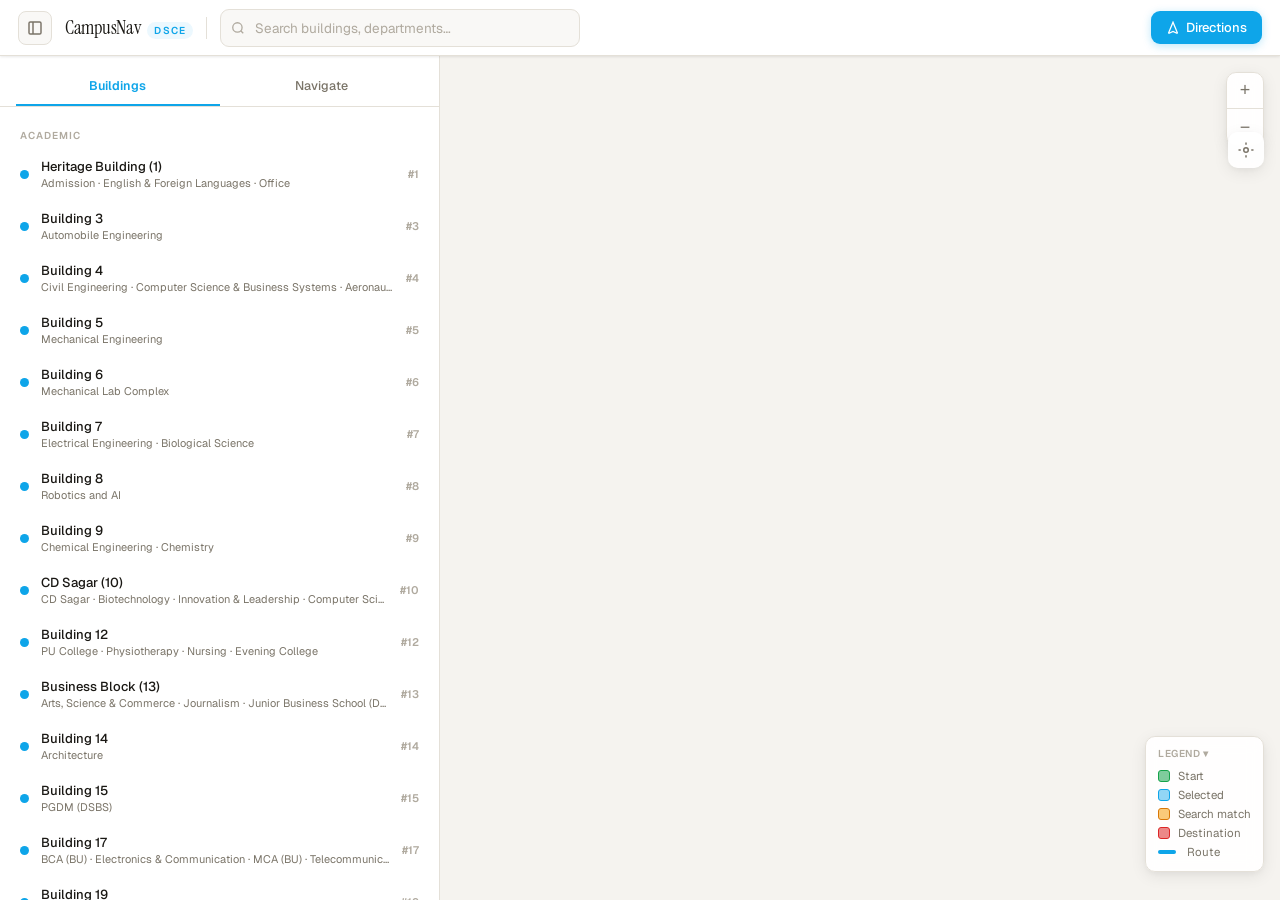
==== index.html @ cb9b2781 "Add files" ====
<!DOCTYPE html>
<html lang="en">
<head>
  <meta charset="utf-8" />
  <title>DSCE Campus Navigator</title>
  <meta name="viewport" content="initial-scale=1,maximum-scale=1,user-scalable=no" />

  <!-- MapLibre -->
  <link href="https://unpkg.com/maplibre-gl@latest/dist/maplibre-gl.css" rel="stylesheet" />

  <!-- Fonts -->
  <link href="https://fonts.googleapis.com/css2?family=Instrument+Serif:ital@0;1&family=Geist:wght@300;400;500;600&display=swap" rel="stylesheet" />

  <!-- App styles -->
  <link rel="stylesheet" href="style.css" />
</head>
<body>

<!-- ── HEADER ──────────────────────────────────────── -->
<header>
  <button class="toggle-btn" onclick="toggleSidebar()" title="Toggle sidebar">
    <svg width="16" height="16" viewBox="0 0 24 24" fill="none" stroke="currentColor" stroke-width="2.2">
      <rect x="3" y="3" width="18" height="18" rx="2"/><path d="M9 3v18"/>
    </svg>
  </button>

  <div class="wordmark">
    <span class="wordmark-main">CampusNav</span>
    <span class="wordmark-tag">DSCE</span>
  </div>

  <div class="hdiv"></div>

  <div class="search-wrap">
    <svg width="14" height="14" viewBox="0 0 24 24" fill="none" stroke="currentColor" stroke-width="2.2">
      <circle cx="11" cy="11" r="8"/><path d="m21 21-4.35-4.35"/>
    </svg>
    <input class="search-input" type="text" placeholder="Search buildings, departments…"
           id="searchInput" oninput="filterList(this.value); if(!this.value) clearSearchHighlights()" />
  </div>

  <button class="btn-dir" onclick="switchTab('navigate')">
    <svg width="14" height="14" viewBox="0 0 24 24" fill="none" stroke="currentColor" stroke-width="2.2">
      <path d="M12 2L4.5 20.29l.71.71L12 18l6.79 3 .71-.71z"/>
    </svg>
    Directions
  </button>
</header>

<!-- ── MAIN LAYOUT ─────────────────────────────────── -->
<div class="layout">

  <!-- SIDEBAR / BOTTOM SHEET (dual-mode) -->
  <div class="sidebar" id="sidebar">
    <!-- Desktop: drag right edge to resize. Mobile: drag handle at top -->
    <div class="resize-handle" id="resizeHandle">
      <div class="mobile-drag-bar"></div>
    </div>

    <!-- Mobile search bar (inside sheet, hidden on desktop) -->
    <div class="mobile-search-row">
      <div class="search-wrap" style="max-width:none;flex:1">
        <svg width="14" height="14" viewBox="0 0 24 24" fill="none" stroke="currentColor" stroke-width="2.2">
          <circle cx="11" cy="11" r="8"/><path d="m21 21-4.35-4.35"/>
        </svg>
        <input class="search-input" type="text" placeholder="Search buildings, departments…"
               id="searchInputMobile" oninput="filterList(this.value); if(!this.value) clearSearchHighlights()" />
      </div>
    </div>

    <div class="tabs">
      <div class="tab active" id="tab-buildings" onclick="switchTab('buildings')">Buildings</div>
      <div class="tab"        id="tab-navigate"  onclick="switchTab('navigate')">Navigate</div>
    </div>

    <!-- Buildings pane -->
    <div class="pane active" id="pane-buildings">
      <div class="building-list" id="buildingList"></div>

      <!-- Info card (shown on selection) -->
      <div class="info-card" id="infoCard">
        <div class="card-img-wrap">
          <img id="cardImg" src="" alt="" />
          <div class="img-ph" id="imgPh">
            <svg width="30" height="30" viewBox="0 0 24 24" fill="none" stroke="currentColor" stroke-width="1.4">
              <rect x="3" y="3" width="18" height="18" rx="2"/>
              <circle cx="8.5" cy="8.5" r="1.5"/>
              <path d="m21 15-5-5L5 21"/>
            </svg>
            <span>Building photo coming soon</span>
          </div>
          <button class="card-x" onclick="closeCard()" title="Close">✕</button>
        </div>
        <div class="card-body">
          <div class="card-num"      id="cNum"></div>
          <div class="card-name"     id="cName"></div>
          <div class="card-type-tag" id="cType"></div>
          <div class="dept-list"     id="cDepts"></div>
          <div class="card-btns">
            <button class="btn-sm btn-from" onclick="setFrom()">↑ From here</button>
            <button class="btn-sm btn-to"   onclick="setTo()">↓ To here</button>
          </div>
        </div>
      </div>
    </div>

    <!-- Navigate pane -->
    <div class="pane" id="pane-navigate">
      <div class="nav-inner">
        <div>
          <div class="flabel">
            <div class="fdot" style="background:var(--green)"></div>Starting point
          </div>
          <select class="nav-sel" id="fromSel"><option value="">Choose building…</option></select>
        </div>

        <div class="swap-row">
          <button class="swap-btn" onclick="swapRoute()" title="Swap">
            <svg width="14" height="14" viewBox="0 0 24 24" fill="none" stroke="currentColor" stroke-width="2.2">
              <path d="M7 16V4m0 0L3 8m4-4 4 4"/><path d="M17 8v12m0 0 4-4m-4 4-4-4"/>
            </svg>
          </button>
        </div>

        <div>
          <div class="flabel">
            <div class="fdot" style="background:var(--red)"></div>Destination
          </div>
          <select class="nav-sel" id="toSel"><option value="">Choose building…</option></select>
        </div>

        <div class="btn-row">
          <button class="btn-find"  onclick="findRoute()">Find Route →</button>
          <button class="btn-reset" onclick="resetRoute()">↺ Reset</button>
        </div>

        <div class="route-card" id="routeCard">
          <div class="route-stats">
            <div class="rstat"><div class="rval" id="rDist">—</div><div class="rlabel">metres</div></div>
            <div class="rstat"><div class="rval" id="rTime">—</div><div class="rlabel">min walk</div></div>
            <div class="rstat"><div class="rval" id="rStops">—</div><div class="rlabel">stops</div></div>
          </div>
          <div class="route-steps" id="rSteps"></div>
        </div>
      </div>
    </div>

  </div><!-- /sidebar -->

  <!-- MAP -->
  <div id="map">
    <div class="map-badge zoom-ctrls">
      <button class="zbtn" onclick="map.zoomIn()">+</button>
      <button class="zbtn" onclick="map.zoomOut()">−</button>
    </div>
    <button class="map-badge gps-btn" id="gpsBtn" onclick="toggleGPS()" title="My location">
      <svg width="18" height="18" viewBox="0 0 24 24" fill="none" stroke="currentColor" stroke-width="2">
        <circle cx="12" cy="12" r="3"/>
        <path d="M12 2v3M12 19v3M2 12h3M19 12h3"/>
      </svg>
    </button>
    <div class="map-badge map-legend" id="mapLegend">
      <div class="leg-label" onclick="toggleLegend()">Legend <span id="legArrow">▾</span></div>
      <div id="legBody">
        <div class="leg-item"><div class="leg-swatch" style="background:rgba(22,163,74,.55);border:1.5px solid #16a34a"></div>Start</div>
        <div class="leg-item"><div class="leg-swatch" style="background:rgba(14,165,233,.45);border:1.5px solid #0ea5e9"></div>Selected</div>
        <div class="leg-item"><div class="leg-swatch" style="background:rgba(245,158,11,.55);border:1.5px solid #d97706"></div>Search match</div>
        <div class="leg-item"><div class="leg-swatch" style="background:rgba(220,38,38,.55);border:1.5px solid #dc2626"></div>Destination</div>
        <div class="leg-item">
          <div style="width:18px;height:4px;background:#0ea5e9;border-radius:2px"></div>
          &nbsp;Route
        </div>
      </div>
    </div>
    <!-- Mobile FAB — visible when sheet is hidden -->
    <div id="mobileFab" style="display:none">
      <button class="fab-btn accent" onclick="switchTab('buildings')">
        <svg width="15" height="15" viewBox="0 0 24 24" fill="none" stroke="currentColor" stroke-width="2.2"><rect x="3" y="3" width="18" height="18" rx="2"/><path d="M3 9h18M9 21V9"/></svg>
        Buildings
      </button>
      <div style="width:1px;height:20px;background:var(--border)"></div>
      <button class="fab-btn" onclick="switchTab('navigate')">
        <svg width="15" height="15" viewBox="0 0 24 24" fill="none" stroke="currentColor" stroke-width="2.2">
          <path d="M12 2L4.5 20.29l.71.71L12 18l6.79 3 .71-.71z"/>
        </svg>
        Navigate
      </button>
    </div>
  </div>

</div><!-- /layout -->

<!-- Toast notification -->
<div class="toast" id="toast"></div>

<!-- ── SCRIPTS (order matters) ──────────────────────── -->
<script src="https://unpkg.com/maplibre-gl@latest/dist/maplibre-gl.js"></script>
<script src="buildings.js"></script>  <!-- data: BUILDINGS, GRAPH -->
<script src="router.js"></script>     <!-- path network router -->
<script src="map.js"></script>        <!-- map init, feature states, dijkstra -->
<script src="ui.js"></script>         <!-- sidebar, info card, nav pane, toast -->

</body>
</html>
---- style.css ----
/* style.css — DSCE Campus Navigator */

:root {
  --bg:        #f5f3ef;
  --surface:   #ffffff;
  --surface2:  #f9f8f6;
  --border:    #e4e0d8;
  --border2:   #d4cfc6;
  --text:      #1a1814;
  --text-muted:#7a7468;
  --text-faint:#b0aa9f;
  --accent:    #0ea5e9;
  --accent-dk: #0284c7;
  --accent-bg: rgba(14,165,233,0.08);
  --green:     #16a34a;
  --green-bg:  rgba(22,163,74,0.10);
  --red:       #dc2626;
  --red-bg:    rgba(220,38,38,0.10);
  --shadow-sm: 0 1px 3px rgba(0,0,0,0.06), 0 1px 2px rgba(0,0,0,0.04);
  --shadow-md: 0 4px 16px rgba(0,0,0,0.08), 0 2px 6px rgba(0,0,0,0.04);
  --shadow-lg: 0 8px 32px rgba(0,0,0,0.10), 0 2px 8px rgba(0,0,0,0.06);
  --sidebar-w: 440px;
  --header-h:  56px;
}

* { margin: 0; padding: 0; box-sizing: border-box; }

body {
  font-family: 'Geist', sans-serif;
  background: var(--bg);
  color: var(--text);
  height: 100vh;
  overflow: hidden;
  display: flex;
  flex-direction: column;
}

/* ── HEADER ─────────────────────────────────────────── */
header {
  height: var(--header-h);
  background: var(--surface);
  border-bottom: 1px solid var(--border);
  display: flex;
  align-items: center;
  padding: 0 18px;
  gap: 13px;
  flex-shrink: 0;
  z-index: 200;
  box-shadow: var(--shadow-sm);
}

.toggle-btn {
  width: 34px; height: 34px;
  border-radius: 8px;
  background: var(--surface2);
  border: 1px solid var(--border);
  display: flex; align-items: center; justify-content: center;
  cursor: pointer;
  color: var(--text-muted);
  flex-shrink: 0;
  transition: background .15s, color .15s;
}
.toggle-btn:hover { background: var(--accent-bg); color: var(--accent); }

.wordmark { display: flex; align-items: baseline; gap: 7px; white-space: nowrap; }
.wordmark-main { font-family: 'Instrument Serif', serif; font-size: 19px; letter-spacing: -.3px; }
.wordmark-tag {
  font-size: 10px; font-weight: 600; letter-spacing: 1.2px; text-transform: uppercase;
  color: var(--accent); padding: 2px 7px; background: var(--accent-bg); border-radius: 20px;
}

.hdiv { width: 1px; height: 22px; background: var(--border); }

.search-wrap { flex: 1; max-width: 360px; position: relative; }
.search-wrap svg {
  position: absolute; left: 11px; top: 50%;
  transform: translateY(-50%); color: var(--text-faint); pointer-events: none;
}
.search-input {
  width: 100%; padding: 9px 13px 9px 34px;
  background: var(--surface2); border: 1px solid var(--border);
  border-radius: 9px; font-family: 'Geist', sans-serif;
  font-size: 13.5px; color: var(--text); outline: none;
  transition: border-color .15s, box-shadow .15s;
}
.search-input::placeholder { color: var(--text-faint); }
.search-input:focus { border-color: var(--accent); box-shadow: 0 0 0 3px var(--accent-bg); }

.btn-dir {
  margin-left: auto;
  display: flex; align-items: center; gap: 6px;
  padding: 8px 15px; background: var(--accent); color: #fff;
  border: none; border-radius: 9px; font-family: 'Geist', sans-serif;
  font-size: 13px; font-weight: 500; cursor: pointer; white-space: nowrap;
  box-shadow: 0 2px 8px rgba(14,165,233,.28);
  transition: background .15s, transform .1s, box-shadow .15s;
}
.btn-dir:hover { background: var(--accent-dk); transform: translateY(-1px); box-shadow: 0 4px 12px rgba(14,165,233,.35); }

/* ── LAYOUT ─────────────────────────────────────────── */
.layout { display: flex; flex: 1; overflow: hidden; position: relative; }

/* ── SIDEBAR ────────────────────────────────────────── */
.sidebar {
  width: var(--sidebar-w);
  min-width: 220px;
  max-width: 520px;
  background: var(--surface);
  border-right: 1px solid var(--border);
  display: flex; flex-direction: column;
  overflow: hidden; flex-shrink: 0; z-index: 100;
  position: relative;
  /* Only animate opacity/transform for collapse, NOT width (interferes with drag resize) */
  transition: opacity .2s, transform .25s cubic-bezier(.4,0,.2,1);
}
.sidebar.collapsed { width: 0 !important; min-width: 0 !important; opacity: 0; pointer-events: none; transform: translateX(-12px); }
.sidebar.collapsed .resize-handle { display: none; }

/* ── DESKTOP RESIZE HANDLE ──────────────────────────── */
.resize-handle {
  position: absolute;
  top: 0; right: -4px;
  width: 8px; height: 100%;
  cursor: ew-resize;
  z-index: 200;
  display: flex; align-items: center; justify-content: center;
}
.resize-handle::after {
  content: '';
  width: 3px; height: 40px;
  background: var(--border2);
  border-radius: 2px;
  opacity: 0;
  transition: opacity .15s;
}
.resize-handle:hover::after,
.sidebar.resizing .resize-handle::after { opacity: 1; }

/* On mobile the handle doubles as a top drag bar */
.mobile-drag-bar { display: none; }

/* ── TABS ───────────────────────────────────────────── */
.tabs { display: flex; padding: 12px 16px 0; border-bottom: 1px solid var(--border); flex-shrink: 0; }
.tab {
  flex: 1; padding: 9px 0 10px; text-align: center;
  font-size: 12.5px; font-weight: 500; color: var(--text-muted);
  cursor: pointer; border-bottom: 2px solid transparent;
  transition: color .15s, border-color .15s;
}
.tab:hover { color: var(--text); }
.tab.active { color: var(--accent); border-bottom-color: var(--accent); font-weight: 600; }

.pane { display: none; flex-direction: column; flex: 1; overflow: hidden; }
.pane.active { display: flex; }

/* ── BUILDING LIST ──────────────────────────────────── */
.building-list { flex: 1; overflow-y: auto; padding: 8px 0; }
.cat-label { padding: 14px 20px 6px; font-size: 10px; font-weight: 600; letter-spacing: 1px; text-transform: uppercase; color: var(--text-faint); }
.brow { display: flex; align-items: center; gap: 12px; padding: 10px 20px; cursor: pointer; transition: background .12s; }
.brow:hover { background: var(--surface2); }
.brow.active { background: var(--accent-bg); }
.bpip { width: 9px; height: 9px; border-radius: 50%; flex-shrink: 0; }
.btxt { flex: 1; min-width: 0; }
.bname { font-size: 13px; font-weight: 500; white-space: nowrap; overflow: hidden; text-overflow: ellipsis; }
.brow.active .bname { color: var(--accent-dk); }
.bsub { font-size: 11px; color: var(--text-muted); white-space: nowrap; overflow: hidden; text-overflow: ellipsis; margin-top: 1px; }
.bid-tag { font-size: 11px; font-weight: 600; color: var(--text-faint); flex-shrink: 0; }

/* ── INFO CARD ──────────────────────────────────────── */
.info-card {
  border-top: 1px solid var(--border); background: var(--surface);
  display: none; flex-direction: column;
  max-height: 56%; overflow-y: auto;
  animation: slideUp .2s ease; flex-shrink: 0;
}
.info-card.visible { display: flex; }

@keyframes slideUp {
  from { opacity: 0; transform: translateY(6px); }
  to   { opacity: 1; transform: translateY(0); }
}

.card-img-wrap {
  width: 100%;
  aspect-ratio: 16 / 9;
  background: linear-gradient(135deg, #eef1f7, #e4e8f0);
  display: flex; align-items: center; justify-content: center;
  position: relative; flex-shrink: 0; overflow: hidden;
}
.card-img-wrap img { width: 100%; height: 100%; object-fit: cover; display: none; }
.card-img-wrap img.loaded { display: block; }

.img-ph { display: flex; flex-direction: column; align-items: center; gap: 5px; }
.img-ph svg { opacity: .35; color: var(--text-muted); }
.img-ph span { font-size: 10.5px; color: var(--text-faint); letter-spacing: .3px; }

.card-x {
  position: absolute; top: 8px; right: 9px;
  width: 24px; height: 24px; border-radius: 50%;
  background: rgba(255,255,255,.85); border: none;
  display: flex; align-items: center; justify-content: center;
  cursor: pointer; font-size: 13px; color: var(--text-muted);
  box-shadow: var(--shadow-sm); transition: all .15s;
}
.card-x:hover { background: #fff; color: var(--red); }

.card-body { padding: 14px 18px 16px; }
.card-num { font-size: 10px; font-weight: 700; letter-spacing: 1px; text-transform: uppercase; color: var(--accent); margin-bottom: 2px; }
.card-name { font-family: 'Instrument Serif', serif; font-size: 20px; line-height: 1.2; margin-bottom: 2px; }
.card-type-tag { display: inline-flex; align-items: center; gap: 5px; font-size: 11px; color: var(--text-muted); margin-bottom: 10px; }

.dept-list { display: flex; flex-direction: column; gap: 3px; margin-bottom: 13px; }
.dept-item {
  display: flex; align-items: center; gap: 8px;
  font-size: 12px; color: var(--text-muted);
  padding: 5px 10px; background: var(--surface2); border-radius: 7px;
}
.dept-item::before { content: ''; width: 5px; height: 5px; border-radius: 50%; background: var(--accent); flex-shrink: 0; }

.card-btns { display: flex; gap: 8px; }
.btn-sm { flex: 1; padding: 8px 0; border-radius: 8px; font-family: 'Geist', sans-serif; font-size: 12.5px; font-weight: 500; cursor: pointer; border: none; transition: all .15s; }
.btn-from { background: var(--green-bg); color: var(--green); border: 1px solid rgba(22,163,74,.2); }
.btn-from:hover { background: rgba(22,163,74,.18); }
.btn-to { background: var(--red-bg); color: var(--red); border: 1px solid rgba(220,38,38,.2); }
.btn-to:hover { background: rgba(220,38,38,.18); }

/* ── NAVIGATE PANE ──────────────────────────────────── */
.nav-inner { padding: 18px; display: flex; flex-direction: column; gap: 13px; flex: 1; overflow-y: auto; }

.flabel { font-size: 10.5px; font-weight: 600; letter-spacing: .8px; text-transform: uppercase; color: var(--text-muted); margin-bottom: 6px; display: flex; align-items: center; gap: 6px; }
.fdot { width: 8px; height: 8px; border-radius: 50%; flex-shrink: 0; }

.nav-sel {
  width: 100%; padding: 10px 32px 10px 12px;
  background: var(--surface2); border: 1px solid var(--border);
  border-radius: 9px; font-family: 'Geist', sans-serif;
  font-size: 13px; color: var(--text); outline: none; cursor: pointer;
  appearance: none;
  background-image: url("data:image/svg+xml,%3Csvg xmlns='http://www.w3.org/2000/svg' width='12' height='12' viewBox='0 0 24 24' fill='none' stroke='%23b0aa9f' stroke-width='2.5'%3E%3Cpath d='M6 9l6 6 6-6'/%3E%3C/svg%3E");
  background-repeat: no-repeat; background-position: right 11px center;
  transition: border-color .15s, box-shadow .15s;
}
.nav-sel:focus { border-color: var(--accent); box-shadow: 0 0 0 3px var(--accent-bg); }

.swap-row { display: flex; align-items: center; justify-content: center; }
.swap-btn {
  width: 34px; height: 34px; border-radius: 50%;
  background: var(--surface2); border: 1px solid var(--border2);
  display: flex; align-items: center; justify-content: center;
  cursor: pointer; color: var(--text-muted); transition: all .2s;
}
.swap-btn:hover { background: var(--accent-bg); border-color: var(--accent); color: var(--accent); transform: rotate(180deg); }

.btn-row { display: flex; gap: 8px; }
.btn-find {
  flex: 1; padding: 11px 0; background: var(--accent); color: #fff;
  border: none; border-radius: 9px; font-family: 'Geist', sans-serif;
  font-size: 13.5px; font-weight: 600; cursor: pointer;
  box-shadow: 0 2px 10px rgba(14,165,233,.25); transition: all .15s;
}
.btn-find:hover { background: var(--accent-dk); transform: translateY(-1px); box-shadow: 0 4px 14px rgba(14,165,233,.32); }
.btn-reset {
  padding: 11px 14px; background: var(--surface2); color: var(--text-muted);
  border: 1px solid var(--border2); border-radius: 9px;
  font-family: 'Geist', sans-serif; font-size: 13px; cursor: pointer;
  transition: all .15s; white-space: nowrap;
}
.btn-reset:hover { background: var(--red-bg); border-color: rgba(220,38,38,.25); color: var(--red); }

/* ── ROUTE CARD ─────────────────────────────────────── */
.route-card { background: var(--surface2); border: 1px solid var(--border); border-radius: 10px; overflow: hidden; display: none; animation: slideUp .22s ease; }
.route-card.visible { display: block; }
.route-stats { display: flex; border-bottom: 1px solid var(--border); }
.rstat { flex: 1; padding: 12px 10px; text-align: center; }
.rstat + .rstat { border-left: 1px solid var(--border); }
.rval { font-family: 'Instrument Serif', serif; font-size: 21px; color: var(--accent); line-height: 1; }
.rlabel { font-size: 9.5px; font-weight: 600; letter-spacing: .8px; text-transform: uppercase; color: var(--text-faint); margin-top: 3px; }
.route-steps { padding: 6px 0; }
.step { display: flex; align-items: flex-start; gap: 11px; padding: 9px 14px; }
.step + .step { border-top: 1px solid var(--border); }
.sbubble { width: 22px; height: 22px; border-radius: 50%; font-size: 10px; font-weight: 700; display: flex; align-items: center; justify-content: center; flex-shrink: 0; margin-top: 1px; }
.sbody { flex: 1; }
.sname { font-size: 12.5px; font-weight: 500; }
.stype { font-size: 11px; color: var(--text-muted); margin-top: 1px; }

/* ── MAP ────────────────────────────────────────────── */
#map { flex: 1; position: relative; }
.maplibregl-ctrl-attrib { font-size: 10px !important; }

.map-badge {
  position: absolute; z-index: 10;
  background: rgba(255,255,255,.92);
  border: 1px solid var(--border); border-radius: 10px;
  backdrop-filter: blur(8px); box-shadow: var(--shadow-md);
}
.map-legend { bottom: 28px; right: 16px; padding: 10px 12px; }
.leg-label { font-size: 10px; font-weight: 600; letter-spacing: .06em; text-transform: uppercase; color: var(--text-faint); margin-bottom: 6px; cursor: pointer; user-select: none; }
.leg-label:hover { color: var(--text-muted); }
.leg-item { display: flex; align-items: center; gap: 8px; font-size: 11.5px; color: var(--text-muted); padding: 2px 0; }
.leg-swatch { width: 12px; height: 12px; border-radius: 3px; flex-shrink: 0; }

.zoom-ctrls { top: 16px; right: 16px; display: flex; flex-direction: column; overflow: hidden; }
.zbtn { width: 36px; height: 36px; background: none; border: none; border-bottom: 1px solid var(--border); font-size: 18px; color: var(--text-muted); cursor: pointer; display: flex; align-items: center; justify-content: center; transition: background .12s, color .12s; }
.zbtn:last-child { border-bottom: none; }
.zbtn:hover { background: var(--surface2); color: var(--accent); }

/* ── Live location button ─────────────────────────────── */
.gps-btn {
  top: 76px; right: 16px; width: 36px; height: 36px; padding: 0;
  display: flex; align-items: center; justify-content: center;
  border: none; cursor: pointer; color: var(--text-muted);
  transition: background .12s, color .12s;
}
.gps-btn:hover { background: var(--surface2); color: var(--accent); }
.gps-btn.gps-active { color: #4285F4; }
.gps-btn.gps-loading { color: #4285F4; animation: gps-pulse-icon 1s ease-in-out infinite; }
@keyframes gps-pulse-icon { 0%,100% { opacity: 1; } 50% { opacity: .35; } }

/* ── Live location marker (blue dot, Gmaps-style) ─────── */
.gps-dot-wrap { width: 22px; height: 22px; position: relative; }
.gps-dot {
  position: absolute; top: 50%; left: 50%; width: 16px; height: 16px;
  margin: -8px 0 0 -8px; border-radius: 50%; background: #4285F4;
  border: 2.5px solid #fff; box-shadow: 0 0 0 1px rgba(66,133,244,.35), 0 1px 4px rgba(0,0,0,.35);
  animation: gps-dot-ring 2.2s ease-out infinite;
}
@keyframes gps-dot-ring {
  0%   { box-shadow: 0 0 0 1px rgba(66,133,244,.35), 0 0 0 0 rgba(66,133,244,.35); }
  70%  { box-shadow: 0 0 0 1px rgba(66,133,244,.35), 0 0 0 14px rgba(66,133,244,0); }
  100% { box-shadow: 0 0 0 1px rgba(66,133,244,.35), 0 0 0 0 rgba(66,133,244,0); }
}
.gps-heading {
  position: absolute; top: 50%; left: 50%; width: 0; height: 0;
  margin: -26px 0 0 -8px;
  border-left: 8px solid transparent; border-right: 8px solid transparent;
  border-bottom: 14px solid rgba(66,133,244,.55);
  transform-origin: 8px 26px; transition: transform .25s linear;
}

@media (max-width: 768px) {
  .gps-btn { top: auto; bottom: 150px; right: 12px; }
}
  70%  { box-shadow: 0 0 0 10px rgba(37,99,235,0); }
  100% { box-shadow: 0 0 0 0 rgba(37,99,235,0); }
}

/* ── TOAST ──────────────────────────────────────────── */
.toast {
  position: fixed; bottom: 28px; left: 50%;
  transform: translateX(-50%) translateY(20px);
  background: var(--text); color: #fff;
  padding: 9px 20px; border-radius: 100px;
  font-size: 13px; font-weight: 500;
  box-shadow: var(--shadow-lg); opacity: 0;
  transition: opacity .2s, transform .2s;
  pointer-events: none; z-index: 999; white-space: nowrap;
}
.toast.show { opacity: 1; transform: translateX(-50%) translateY(0); }

/* ── SCROLLBAR ──────────────────────────────────────── */
::-webkit-scrollbar { width: 4px; }
::-webkit-scrollbar-track { background: transparent; }
::-webkit-scrollbar-thumb { background: var(--border2); border-radius: 4px; }

/* ═══════════════════════════════════════════════════════
   DESKTOP RESIZE HANDLE
═══════════════════════════════════════════════════════ */
.resize-handle {
  position: absolute;
  top: 0; right: -4px;
  width: 8px; height: 100%;
  cursor: ew-resize;
  z-index: 200;
  display: flex; align-items: center; justify-content: center;
}
.resize-handle::after {
  content: '';
  width: 3px; height: 40px;
  background: var(--border2);
  border-radius: 2px;
  opacity: 0;
  transition: opacity .15s;
}
.resize-handle:hover::after { opacity: 1; }
.mobile-drag-bar { display: none; }
.mobile-search-row { display: none; }

/* ═══════════════════════════════════════════════════════
   MOBILE  (< 768px)  —  draggable bottom sheet + FAB
═══════════════════════════════════════════════════════ */
@media (max-width: 767px) {

  /* Prevent tap delay on interactive elements, but allow scroll on content */
  * { touch-action: pan-y; }
  button, a, .tab, .fab-btn, .zbtn { touch-action: manipulation; }
  .brow { touch-action: pan-y; }  /* allow scroll starting on a row */

  header { padding: 0 14px; gap: 10px; }
  /* Hide desktop search/directions but KEEP wordmark and toggle */
  header .hdiv,
  header .search-wrap,
  header .btn-dir { display: none; }

  /* Mobile search row inside sheet */
  .mobile-search-row {
    display: flex;
    padding: 10px 14px 4px;
    flex-shrink: 0;
  }

  .layout { position: relative; }
  #map {
    position: absolute; inset: 0;
    /* Let map handle its own panning */
    touch-action: pan-x pan-y pinch-zoom;
  }
  .zoom-ctrls { top: auto; bottom: 100px; right: 12px; }
  .map-legend { top: 16px; right: 12px; bottom: auto; padding: 9px 11px; display: none; }
  .leg-title  { font-size: 9px; margin-bottom: 6px; }
  .leg-item   { font-size: 10.5px; }

  /* Sheet — promoted to its own compositor layer for smooth animation */
  .sidebar {
    width: 100% !important;
    min-width: unset !important;
    max-width: unset !important;
    border-right: none;
    opacity: 1 !important;
    position: absolute;
    bottom: 0; left: 0; right: 0;
    height: 105vh;          /* extra 20vh below fold so spring overshoot never shows map */
    border-radius: 18px 18px 0 0;
    box-shadow: 0 -4px 24px rgba(0,0,0,0.13);
    border-top: 1px solid var(--border);
    z-index: 50;
    overflow: hidden;
    display: flex; flex-direction: column;
    /* GPU-promote + smooth spring-like easing */
    will-change: transform;
    transition: transform .32s cubic-bezier(.32,0,.67,0);
    /* Sheet itself should only scroll vertically, not pan the map */
    touch-action: pan-y;
  }

  /* Snappy feel going to resting states */
  .sidebar.sheet-snapping {
    transition: transform .38s cubic-bezier(.34,1.56,.64,1);  /* spring overshoot */
  }

  .sidebar.sheet-hidden {
    transform: translateY(100%) !important;
    pointer-events: none !important;
    box-shadow: none !important;
  }
  .sidebar.sheet-open { transform: translateY(0); }

  /* Resize handle becomes top drag bar — BIGGER tap target */
  .resize-handle {
    position: relative !important;
    top: auto !important; right: auto !important;
    width: 100% !important;
    height: 44px !important;      /* was 28px — now thumb-friendly */
    cursor: ns-resize !important;
    flex-shrink: 0;
    align-items: center; justify-content: center;
    background: var(--surface);
    border-radius: 18px 18px 0 0;
    display: flex !important;
    /* Handle drags sheet, not page */
    touch-action: none;
  }
  .resize-handle::after { display: none !important; }

  .mobile-drag-bar {
    display: block;
    width: 40px; height: 4px;
    background: var(--border2);
    border-radius: 2px;
  }

  /* Content areas — each must have min-height:0 so flex children can scroll */
  .pane.active { overflow-y: auto; flex: 1; min-height: 0; touch-action: pan-y; }
  .pane        { flex: 1; min-height: 0; overflow: hidden; }
  .nav-inner   { overflow-y: auto; flex: 1; min-height: 0; touch-action: pan-y; }
  .building-list { flex: 1; min-height: 0; overflow-y: auto; touch-action: pan-y; }

  /* Info card on mobile: scrollable within the half-sheet */
  .info-card {
    max-height: none;
    border-top: none;
    flex: 1;
    overflow-y: auto;
    -webkit-overflow-scrolling: touch;
    touch-action: pan-y;
  }

  /* Cap image so departments are visible without scrolling */
  .card-img-wrap {
    aspect-ratio: unset;
    height: 140px;
  }

  /* Extra bottom breathing room so content clears home indicator */
  .card-body { padding-bottom: max(24px, env(safe-area-inset-bottom, 24px)); }

  /* Cap image height on mobile */
  .card-img-wrap {
    aspect-ratio: unset;
    height: min(56vw, 220px);
  }

  .sidebar, .building-list, .pane, .nav-inner {
    scrollbar-width: none; -ms-overflow-style: none;
  }
  .sidebar::-webkit-scrollbar,
  .building-list::-webkit-scrollbar,
  .pane::-webkit-scrollbar,
  .nav-inner::-webkit-scrollbar { display: none; }

  /* Peek card — shown when a building is tapped */
  .peek-card {
    position: absolute;
    bottom: 0; left: 0; right: 0;
    background: var(--surface);
    border-radius: 18px 18px 0 0;
    box-shadow: 0 -4px 24px rgba(0,0,0,0.13);
    border-top: 1px solid var(--border);
    z-index: 65;
    padding: 0 0 env(safe-area-inset-bottom, 16px);
    display: none;
    overflow-y: auto;
    max-height: 80vh;
    -webkit-overflow-scrolling: touch;
    touch-action: pan-y;
  }
  .peek-card.visible { display: block; animation: slideUpPeek .28s cubic-bezier(.22,1,.36,1); }

  @keyframes slideUpPeek {
    from { transform: translateY(100%); opacity: 0; }
    to   { transform: translateY(0);   opacity: 1; }
  }

  .peek-drag-bar {
    width: 40px; height: 4px;
    background: var(--border2);
    border-radius: 2px;
    margin: 12px auto 0;
  }
  .peek-img {
    width: 100%; height: 190px;
    object-fit: cover;
    margin-top: 12px;
    display: none;
  }
  .peek-img.loaded { display: block; }
  .peek-body { padding: 14px 18px 8px; }
  .peek-name { font-family: 'Instrument Serif', serif; font-size: 20px; line-height: 1.2; margin-bottom: 3px; }
  .peek-type { font-size: 12px; color: var(--text-muted); margin-bottom: 14px; }
  .peek-btns { display: flex; gap: 8px; margin-bottom: 12px; }
  .peek-btns .btn-sm { padding: 11px 0; font-size: 13.5px; }
  .peek-expand {
    display: flex; align-items: center; justify-content: center; gap: 5px;
    font-size: 12.5px; color: var(--accent);
    cursor: pointer; padding: 10px 0 6px;
    border-top: 1px solid var(--border);
    font-weight: 500;
  }

  /* FAB — hidden by default, CSS shows it whenever sheet-hidden class is active */
  #mobileFab {
    display: none;
    position: fixed;
    bottom: 28px; left: 50%;
    transform: translateX(-50%);
    z-index: 70;
    background: var(--surface);
    border: 1px solid var(--border);
    border-radius: 100px;
    box-shadow: 0 4px 20px rgba(0,0,0,0.18);
    padding: 10px 20px; gap: 16px;
    align-items: center;
    white-space: nowrap;
  }
  /* Pure CSS: whenever the sheet is dismissed, FAB appears — no JS required */
  .layout:has(.sidebar.sheet-hidden) #mobileFab {
    display: flex !important;
  }
  .fab-btn {
    display: flex; align-items: center; gap: 6px;
    font-family: 'Geist', sans-serif; font-size: 13px; font-weight: 500;
    color: var(--text-muted); background: none; border: none; cursor: pointer;
    padding: 4px 8px; border-radius: 8px; transition: color .15s, background .15s;
  }
  .fab-btn:hover  { color: var(--accent); background: var(--accent-bg); }
  .fab-btn.accent { color: var(--accent); }
}
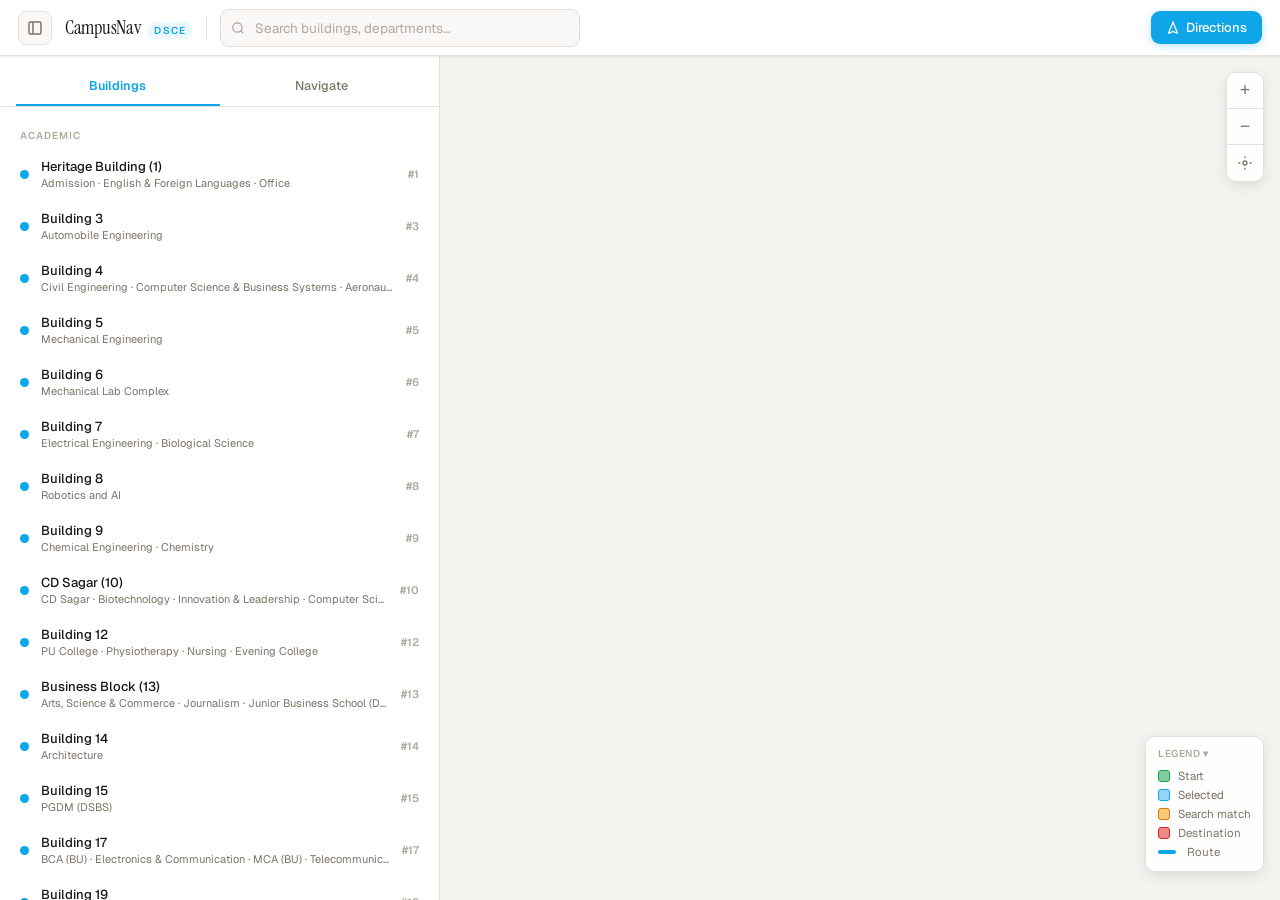
==== commit 4855b356: "Adding" ====
--- a/index.html
+++ b/index.html
@@ -6,7 +6,7 @@
   <meta name="viewport" content="initial-scale=1,maximum-scale=1,user-scalable=no" />
 
   <!-- MapLibre -->
-  <link href="https://unpkg.com/maplibre-gl@latest/dist/maplibre-gl.css" rel="stylesheet" />
+  <link href="https://cdn.jsdelivr.net/npm/maplibre-gl@5.24.0/dist/maplibre-gl.css" rel="stylesheet" />
 
   <!-- Fonts -->
   <link href="https://fonts.googleapis.com/css2?family=Instrument+Serif:ital@0;1&family=Geist:wght@300;400;500;600&display=swap" rel="stylesheet" />
@@ -152,13 +152,13 @@
     <div class="map-badge zoom-ctrls">
       <button class="zbtn" onclick="map.zoomIn()">+</button>
       <button class="zbtn" onclick="map.zoomOut()">−</button>
-    </div>
-    <button class="map-badge gps-btn" id="gpsBtn" onclick="toggleGPS()" title="My location">
-      <svg width="18" height="18" viewBox="0 0 24 24" fill="none" stroke="currentColor" stroke-width="2">
-        <circle cx="12" cy="12" r="3"/>
-        <path d="M12 2v3M12 19v3M2 12h3M19 12h3"/>
-      </svg>
-    </button>
+      <button class="zbtn" id="gpsBtn" onclick="toggleGPS()" title="My location">
+        <svg width="16" height="16" viewBox="0 0 24 24" fill="none" stroke="currentColor" stroke-width="2">
+          <circle cx="12" cy="12" r="3"/>
+          <path d="M12 2v3M12 19v3M2 12h3M19 12h3"/>
+        </svg>
+      </button>
+    </div>
     <div class="map-badge map-legend" id="mapLegend">
       <div class="leg-label" onclick="toggleLegend()">Legend <span id="legArrow">▾</span></div>
       <div id="legBody">
@@ -194,7 +194,7 @@
 <div class="toast" id="toast"></div>
 
 <!-- ── SCRIPTS (order matters) ──────────────────────── -->
-<script src="https://unpkg.com/maplibre-gl@latest/dist/maplibre-gl.js"></script>
+<script src="https://cdn.jsdelivr.net/npm/maplibre-gl@5.24.0/dist/maplibre-gl.js"></script>
 <script src="buildings.js"></script>  <!-- data: BUILDINGS, GRAPH -->
 <script src="router.js"></script>     <!-- path network router -->
 <script src="map.js"></script>        <!-- map init, feature states, dijkstra -->
--- a/style.css
+++ b/style.css
@@ -304,16 +304,9 @@
 .zbtn:last-child { border-bottom: none; }
 .zbtn:hover { background: var(--surface2); color: var(--accent); }
 
-/* ── Live location button ─────────────────────────────── */
-.gps-btn {
-  top: 76px; right: 16px; width: 36px; height: 36px; padding: 0;
-  display: flex; align-items: center; justify-content: center;
-  border: none; cursor: pointer; color: var(--text-muted);
-  transition: background .12s, color .12s;
-}
-.gps-btn:hover { background: var(--surface2); color: var(--accent); }
-.gps-btn.gps-active { color: #4285F4; }
-.gps-btn.gps-loading { color: #4285F4; animation: gps-pulse-icon 1s ease-in-out infinite; }
+/* ── Live location button (3rd button in the zoom-ctrls stack) ──── */
+.zbtn.gps-active { color: #4285F4; }
+.zbtn.gps-loading { color: #4285F4; animation: gps-pulse-icon 1s ease-in-out infinite; }
 @keyframes gps-pulse-icon { 0%,100% { opacity: 1; } 50% { opacity: .35; } }
 
 /* ── Live location marker (blue dot, Gmaps-style) ─────── */
@@ -336,10 +329,11 @@
   border-bottom: 14px solid rgba(66,133,244,.55);
   transform-origin: 8px 26px; transition: transform .25s linear;
 }
-
-@media (max-width: 768px) {
-  .gps-btn { top: auto; bottom: 150px; right: 12px; }
-}
+/* Weak/ok fixes are shown honestly — paler dot, no confident pulse ring,
+   since we don't actually know precisely where you are yet */
+.gps-dot-wrap.gps-tier-weak .gps-dot { background: #9aa8b8; animation: none; box-shadow: 0 0 0 1px rgba(154,168,184,.4), 0 1px 4px rgba(0,0,0,.3); }
+.gps-dot-wrap.gps-tier-ok .gps-dot   { background: #6fa8f5; }
+
   70%  { box-shadow: 0 0 0 10px rgba(37,99,235,0); }
   100% { box-shadow: 0 0 0 0 rgba(37,99,235,0); }
 }
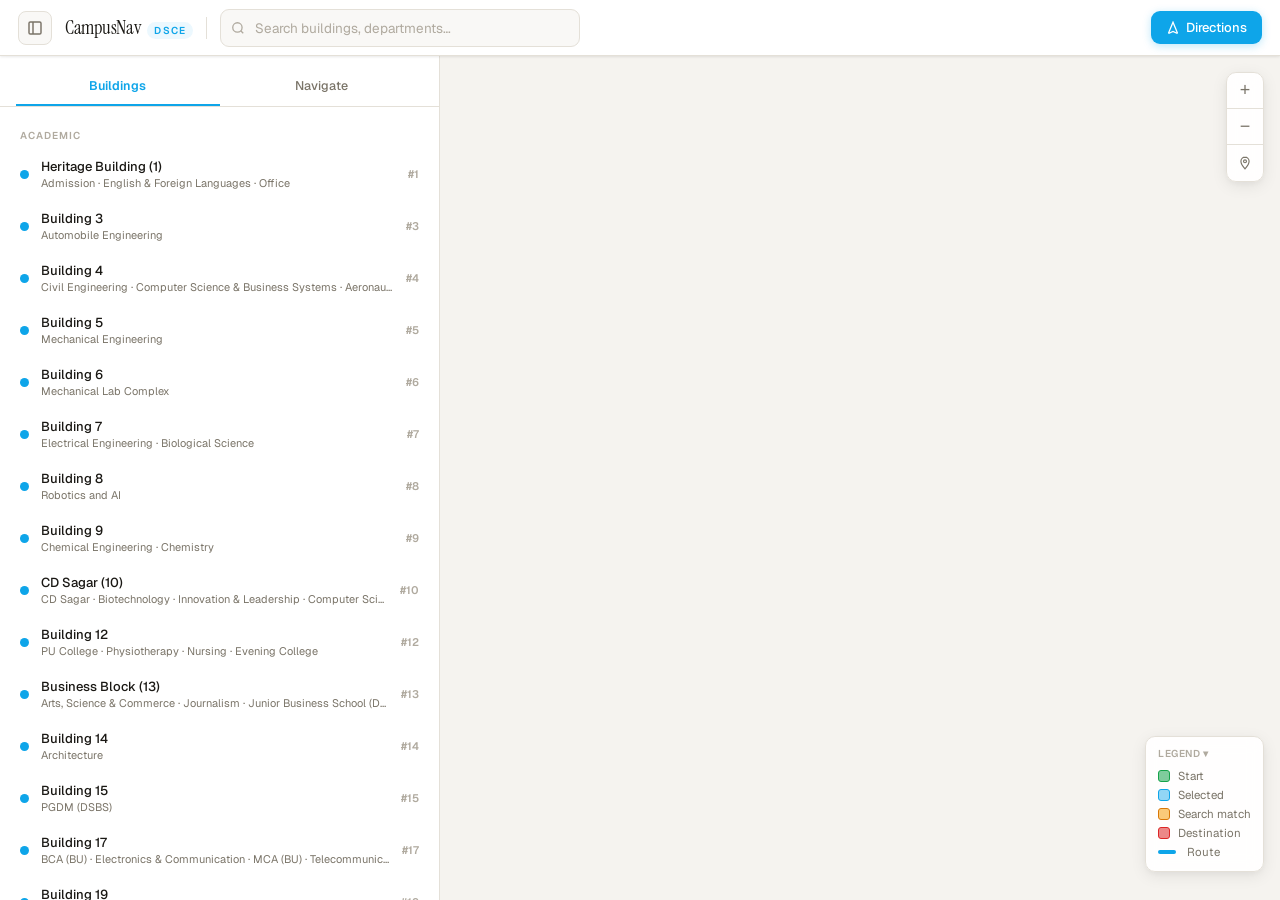
==== commit 9efe59ed: "Update GPS button icon and label" ====
--- a/index.html
+++ b/index.html
@@ -153,9 +153,9 @@
       <button class="zbtn" onclick="map.zoomIn()">+</button>
       <button class="zbtn" onclick="map.zoomOut()">−</button>
       <button class="zbtn" id="gpsBtn" onclick="toggleGPS()" title="My location">
-        <svg width="16" height="16" viewBox="0 0 24 24" fill="none" stroke="currentColor" stroke-width="2">
-          <circle cx="12" cy="12" r="3"/>
-          <path d="M12 2v3M12 19v3M2 12h3M19 12h3"/>
+        <svg id="gpsIcon" width="14" height="14" viewBox="0 0 24 24" fill="none" stroke="currentColor" stroke-width="2">
+          <path d="M12 2C8.13 2 5 5.13 5 9c0 5.25 7 13 7 13s7-7.75 7-13c0-3.87-3.13-7-7-7z"/>
+          <circle cx="12" cy="9" r="2.5"/>
         </svg>
       </button>
     </div>
@@ -180,10 +180,16 @@
       </button>
       <div style="width:1px;height:20px;background:var(--border)"></div>
       <button class="fab-btn" onclick="switchTab('navigate')">
-        <svg width="15" height="15" viewBox="0 0 24 24" fill="none" stroke="currentColor" stroke-width="2.2">
-          <path d="M12 2L4.5 20.29l.71.71L12 18l6.79 3 .71-.71z"/>
+        <svg width="15" height="15" viewBox="0 0 24 24" fill="none" stroke="currentColor" stroke-width="2.2"><path d="M12 2L4.5 20.29l.71.71L12 18l6.79 3 .71-.71z"/></svg>
+        Directions
+      </button>
+      <div style="width:1px;height:20px;background:var(--border)"></div>
+      <button class="fab-btn" id="gpsFabBtn" onclick="toggleGPS()">
+        <svg width="15" height="15" viewBox="0 0 24 24" fill="none" stroke="currentColor" stroke-width="2">
+          <path d="M12 2C8.13 2 5 5.13 5 9c0 5.25 7 13 7 13s7-7.75 7-13c0-3.87-3.13-7-7-7z"/>
+          <circle cx="12" cy="9" r="2.5"/>
         </svg>
-        Navigate
+        My Location
       </button>
     </div>
   </div>
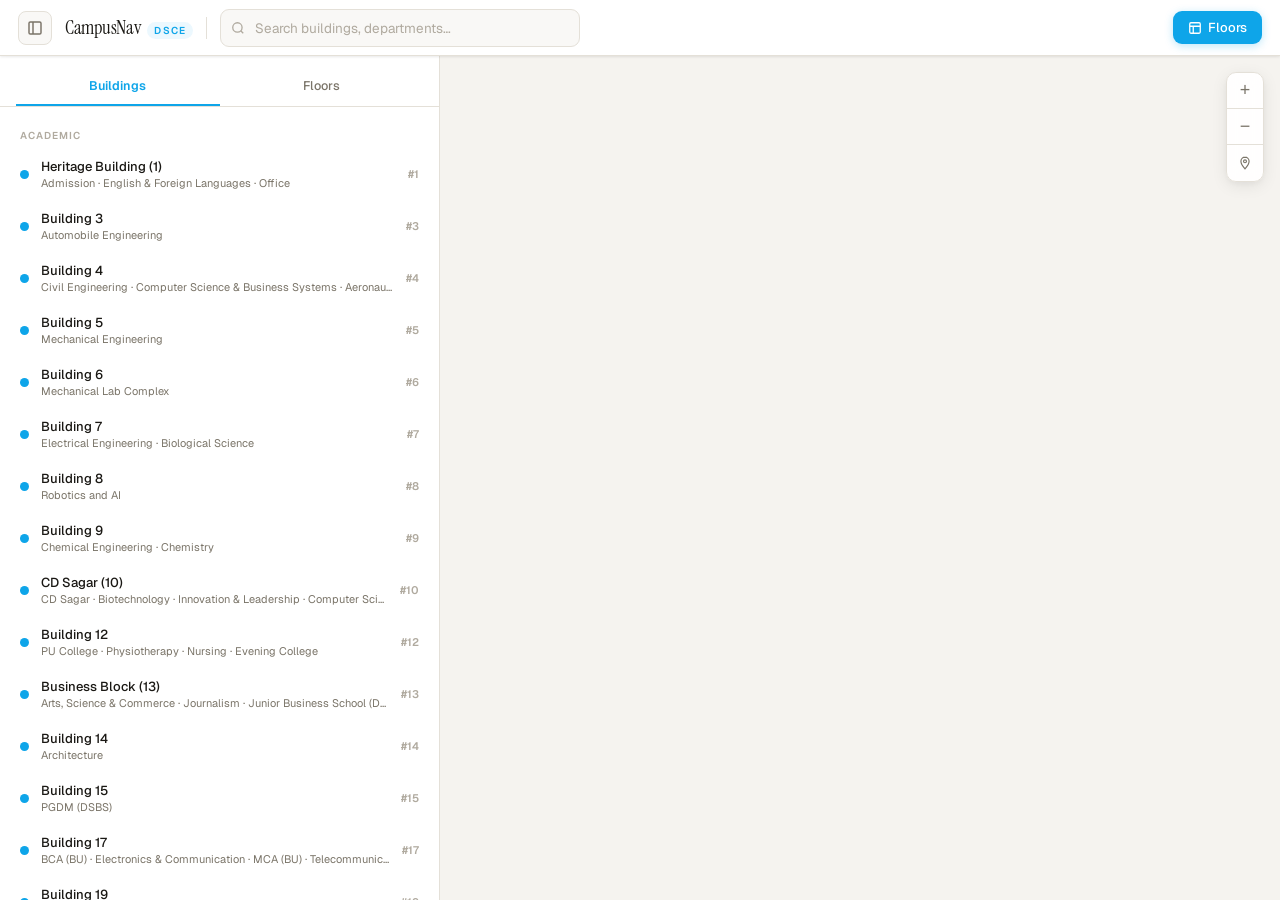
==== commit 33089257: "Floor plans!" ====
--- a/index.html
+++ b/index.html
@@ -6,7 +6,7 @@
   <meta name="viewport" content="initial-scale=1,maximum-scale=1,user-scalable=no" />
 
   <!-- MapLibre -->
-  <link href="https://cdn.jsdelivr.net/npm/maplibre-gl@5.24.0/dist/maplibre-gl.css" rel="stylesheet" />
+  <link href="https://unpkg.com/maplibre-gl@5.24.0/dist/maplibre-gl.css" rel="stylesheet" />
 
   <!-- Fonts -->
   <link href="https://fonts.googleapis.com/css2?family=Instrument+Serif:ital@0;1&family=Geist:wght@300;400;500;600&display=swap" rel="stylesheet" />
@@ -39,11 +39,11 @@
            id="searchInput" oninput="filterList(this.value); if(!this.value) clearSearchHighlights()" />
   </div>
 
-  <button class="btn-dir" onclick="switchTab('navigate')">
+  <button class="btn-dir" onclick="switchTab('floors')">
     <svg width="14" height="14" viewBox="0 0 24 24" fill="none" stroke="currentColor" stroke-width="2.2">
-      <path d="M12 2L4.5 20.29l.71.71L12 18l6.79 3 .71-.71z"/>
+      <rect x="3" y="3" width="18" height="18" rx="2"/><path d="M3 9h18M9 21V9"/>
     </svg>
-    Directions
+    Floors
   </button>
 </header>
 
@@ -70,7 +70,7 @@
 
     <div class="tabs">
       <div class="tab active" id="tab-buildings" onclick="switchTab('buildings')">Buildings</div>
-      <div class="tab"        id="tab-navigate"  onclick="switchTab('navigate')">Navigate</div>
+      <div class="tab"        id="tab-floors"     onclick="switchTab('floors')">Floors</div>
     </div>
 
     <!-- Buildings pane -->
@@ -96,9 +96,8 @@
           <div class="card-name"     id="cName"></div>
           <div class="card-type-tag" id="cType"></div>
           <div class="dept-list"     id="cDepts"></div>
-          <div class="card-btns">
-            <button class="btn-sm btn-from" onclick="setFrom()">↑ From here</button>
-            <button class="btn-sm btn-to"   onclick="setTo()">↓ To here</button>
+          <div class="card-btns" id="viewFloorsWrap" style="display:none">
+            <button class="btn-sm btn-view-floors" style="width:100%" onclick="FloorUI.openFromCard(selectedBid)">⊞ View Floors</button>
           </div>
         </div>
       </div>
@@ -143,6 +142,12 @@
           <div class="route-steps" id="rSteps"></div>
         </div>
       </div>
+    </div>
+
+    <!-- Floors pane — building/floor list, then room details + reassignment.
+         Fully managed by FloorUI (floors.js); this div is just the mount point. -->
+    <div class="pane" id="pane-floors">
+      <div id="floorsPaneContent"></div>
     </div>
 
   </div><!-- /sidebar -->
@@ -159,37 +164,38 @@
         </svg>
       </button>
     </div>
-    <div class="map-badge map-legend" id="mapLegend">
-      <div class="leg-label" onclick="toggleLegend()">Legend <span id="legArrow">▾</span></div>
-      <div id="legBody">
-        <div class="leg-item"><div class="leg-swatch" style="background:rgba(22,163,74,.55);border:1.5px solid #16a34a"></div>Start</div>
-        <div class="leg-item"><div class="leg-swatch" style="background:rgba(14,165,233,.45);border:1.5px solid #0ea5e9"></div>Selected</div>
-        <div class="leg-item"><div class="leg-swatch" style="background:rgba(245,158,11,.55);border:1.5px solid #d97706"></div>Search match</div>
-        <div class="leg-item"><div class="leg-swatch" style="background:rgba(220,38,38,.55);border:1.5px solid #dc2626"></div>Destination</div>
-        <div class="leg-item">
-          <div style="width:18px;height:4px;background:#0ea5e9;border-radius:2px"></div>
-          &nbsp;Route
-        </div>
-      </div>
-    </div>
+
+    <!-- Floor plan — sits over the map canvas only, sidebar stays visible.
+         Fully managed by FloorUI. -->
+    <div class="floor-plan-area" id="floorPlanArea">
+      <div class="floor-plan-header">
+        <div class="floor-plan-crumb" id="floorPlanCrumb"></div>
+        <button class="floor-plan-back" onclick="FloorUI.closeFloorPlan()" title="Back to map">
+          <svg width="14" height="14" viewBox="0 0 24 24" fill="none" stroke="currentColor" stroke-width="2.2"><path d="M18 6 6 18M6 6l12 12"/></svg>
+          <span class="fp-back-label">Back to map</span>
+        </button>
+      </div>
+      <div class="plan-pane" id="floorPlanPane"></div>
+    </div>
+
     <!-- Mobile FAB — visible when sheet is hidden -->
     <div id="mobileFab" style="display:none">
-      <button class="fab-btn accent" onclick="switchTab('buildings')">
+      <button class="fab-btn accent" onclick="switchTab('buildings')" title="Buildings">
         <svg width="15" height="15" viewBox="0 0 24 24" fill="none" stroke="currentColor" stroke-width="2.2"><rect x="3" y="3" width="18" height="18" rx="2"/><path d="M3 9h18M9 21V9"/></svg>
-        Buildings
-      </button>
-      <div style="width:1px;height:20px;background:var(--border)"></div>
-      <button class="fab-btn" onclick="switchTab('navigate')">
-        <svg width="15" height="15" viewBox="0 0 24 24" fill="none" stroke="currentColor" stroke-width="2.2"><path d="M12 2L4.5 20.29l.71.71L12 18l6.79 3 .71-.71z"/></svg>
-        Directions
-      </button>
-      <div style="width:1px;height:20px;background:var(--border)"></div>
-      <button class="fab-btn" id="gpsFabBtn" onclick="toggleGPS()">
+        <span class="fab-label">Buildings</span>
+      </button>
+      <div class="fab-divider"></div>
+      <button class="fab-btn" onclick="switchTab('floors')" title="Floors">
+        <svg width="15" height="15" viewBox="0 0 24 24" fill="none" stroke="currentColor" stroke-width="2.2"><rect x="3" y="3" width="18" height="18" rx="2"/><path d="M3 9h18M9 21V9"/></svg>
+        <span class="fab-label">Floors</span>
+      </button>
+      <div class="fab-divider"></div>
+      <button class="fab-btn" id="gpsFabBtn" onclick="toggleGPS()" title="My Location">
         <svg width="15" height="15" viewBox="0 0 24 24" fill="none" stroke="currentColor" stroke-width="2">
           <path d="M12 2C8.13 2 5 5.13 5 9c0 5.25 7 13 7 13s7-7.75 7-13c0-3.87-3.13-7-7-7z"/>
           <circle cx="12" cy="9" r="2.5"/>
         </svg>
-        My Location
+        <span class="fab-label">My Location</span>
       </button>
     </div>
   </div>
@@ -200,11 +206,13 @@
 <div class="toast" id="toast"></div>
 
 <!-- ── SCRIPTS (order matters) ──────────────────────── -->
-<script src="https://cdn.jsdelivr.net/npm/maplibre-gl@5.24.0/dist/maplibre-gl.js"></script>
+<script src="https://unpkg.com/maplibre-gl@5.24.0/dist/maplibre-gl.js"></script>
 <script src="buildings.js"></script>  <!-- data: BUILDINGS, GRAPH -->
 <script src="router.js"></script>     <!-- path network router -->
 <script src="map.js"></script>        <!-- map init, feature states, dijkstra -->
 <script src="ui.js"></script>         <!-- sidebar, info card, nav pane, toast -->
+<script src="floors-data.js"></script> <!-- floor plan data, keyed by building id -->
+<script src="floors.js"></script>      <!-- floor plan UI, namespaced as FloorUI -->
 
 </body>
-</html>
+</html>
--- a/style.css
+++ b/style.css
@@ -29,7 +29,8 @@
   font-family: 'Geist', sans-serif;
   background: var(--bg);
   color: var(--text);
-  height: 100vh;
+  height: 100vh;   /* fallback for older browsers without dvh support */
+  height: 100dvh;  /* tracks the *actual* visible viewport as the mobile toolbar shows/hides */
   overflow: hidden;
   display: flex;
   flex-direction: column;
@@ -187,6 +188,10 @@
   display: flex; align-items: center; justify-content: center;
   position: relative; flex-shrink: 0; overflow: hidden;
 }
+/* No-photo state (e.g. gates) — collapse to a thin strip that still
+   holds the absolutely-positioned close button, instead of showing the
+   full placeholder box for something that was never going to get a photo */
+.card-img-wrap.no-photo { aspect-ratio: unset; height: 38px; background: transparent; }
 .card-img-wrap img { width: 100%; height: 100%; object-fit: cover; display: none; }
 .card-img-wrap img.loaded { display: block; }
 
@@ -293,49 +298,34 @@
   border: 1px solid var(--border); border-radius: 10px;
   backdrop-filter: blur(8px); box-shadow: var(--shadow-md);
 }
-.map-legend { bottom: 28px; right: 16px; padding: 10px 12px; }
-.leg-label { font-size: 10px; font-weight: 600; letter-spacing: .06em; text-transform: uppercase; color: var(--text-faint); margin-bottom: 6px; cursor: pointer; user-select: none; }
-.leg-label:hover { color: var(--text-muted); }
-.leg-item { display: flex; align-items: center; gap: 8px; font-size: 11.5px; color: var(--text-muted); padding: 2px 0; }
-.leg-swatch { width: 12px; height: 12px; border-radius: 3px; flex-shrink: 0; }
+
 
 .zoom-ctrls { top: 16px; right: 16px; display: flex; flex-direction: column; overflow: hidden; }
 .zbtn { width: 36px; height: 36px; background: none; border: none; border-bottom: 1px solid var(--border); font-size: 18px; color: var(--text-muted); cursor: pointer; display: flex; align-items: center; justify-content: center; transition: background .12s, color .12s; }
 .zbtn:last-child { border-bottom: none; }
 .zbtn:hover { background: var(--surface2); color: var(--accent); }
-
-/* ── Live location button (3rd button in the zoom-ctrls stack) ──── */
-.zbtn.gps-active { color: #4285F4; }
-.zbtn.gps-loading { color: #4285F4; animation: gps-pulse-icon 1s ease-in-out infinite; }
-@keyframes gps-pulse-icon { 0%,100% { opacity: 1; } 50% { opacity: .35; } }
-
-/* ── Live location marker (blue dot, Gmaps-style) ─────── */
-.gps-dot-wrap { width: 22px; height: 22px; position: relative; }
+.zbtn.gps-active { color: #2563eb; }
+.zbtn.gps-active svg { animation: gps-spin 1.5s linear infinite; }
+@keyframes gps-spin { to { transform: rotate(360deg); } }
+
+/* GPS dot on map */
+.gps-dot-wrap { width: 22px; height: 22px; display: flex; align-items: center; justify-content: center; position: relative; }
 .gps-dot {
-  position: absolute; top: 50%; left: 50%; width: 16px; height: 16px;
-  margin: -8px 0 0 -8px; border-radius: 50%; background: #4285F4;
-  border: 2.5px solid #fff; box-shadow: 0 0 0 1px rgba(66,133,244,.35), 0 1px 4px rgba(0,0,0,.35);
-  animation: gps-dot-ring 2.2s ease-out infinite;
-}
-@keyframes gps-dot-ring {
-  0%   { box-shadow: 0 0 0 1px rgba(66,133,244,.35), 0 0 0 0 rgba(66,133,244,.35); }
-  70%  { box-shadow: 0 0 0 1px rgba(66,133,244,.35), 0 0 0 14px rgba(66,133,244,0); }
-  100% { box-shadow: 0 0 0 1px rgba(66,133,244,.35), 0 0 0 0 rgba(66,133,244,0); }
-}
-.gps-heading {
-  position: absolute; top: 50%; left: 50%; width: 0; height: 0;
-  margin: -26px 0 0 -8px;
-  border-left: 8px solid transparent; border-right: 8px solid transparent;
-  border-bottom: 14px solid rgba(66,133,244,.55);
-  transform-origin: 8px 26px; transition: transform .25s linear;
-}
-/* Weak/ok fixes are shown honestly — paler dot, no confident pulse ring,
-   since we don't actually know precisely where you are yet */
-.gps-dot-wrap.gps-tier-weak .gps-dot { background: #9aa8b8; animation: none; box-shadow: 0 0 0 1px rgba(154,168,184,.4), 0 1px 4px rgba(0,0,0,.3); }
-.gps-dot-wrap.gps-tier-ok .gps-dot   { background: #6fa8f5; }
-
+  width: 14px; height: 14px; background: #2563eb;
+  border: 2.5px solid #fff; border-radius: 50%;
+  box-shadow: 0 0 0 0 rgba(37,99,235,0.4);
+  animation: gps-pulse 2s ease-out infinite;
+}
+.gps-dot.gps-stale { background: #94a3b8; box-shadow: none; animation: none; }
+@keyframes gps-pulse {
+  0%   { box-shadow: 0 0 0 0 rgba(37,99,235,0.45); }
   70%  { box-shadow: 0 0 0 10px rgba(37,99,235,0); }
   100% { box-shadow: 0 0 0 0 rgba(37,99,235,0); }
+}
+.gps-accuracy {
+  position: absolute; border-radius: 50%;
+  background: rgba(37,99,235,0.12); border: 1px solid rgba(37,99,235,0.25);
+  pointer-events: none;
 }
 
 /* ── TOAST ──────────────────────────────────────────── */
@@ -409,9 +399,6 @@
     touch-action: pan-x pan-y pinch-zoom;
   }
   .zoom-ctrls { top: auto; bottom: 100px; right: 12px; }
-  .map-legend { top: 16px; right: 12px; bottom: auto; padding: 9px 11px; display: none; }
-  .leg-title  { font-size: 9px; margin-bottom: 6px; }
-  .leg-item   { font-size: 10.5px; }
 
   /* Sheet — promoted to its own compositor layer for smooth animation */
   .sidebar {
@@ -560,21 +547,29 @@
     font-weight: 500;
   }
 
-  /* FAB — hidden by default, CSS shows it whenever sheet-hidden class is active */
+  /* FAB — hidden by default, CSS shows it whenever sheet-hidden class is active.
+     Anchored with position:absolute inside #map (not position:fixed) so it
+     shares the same coordinate space as .zoom-ctrls. A fixed element is
+     positioned against the browser's viewport, which real phones resize
+     as the address bar shows/hides — that's what was pushing this out of
+     sync with the zoom controls; absolute keeps both locked together. */
   #mobileFab {
     display: none;
-    position: fixed;
-    bottom: 28px; left: 50%;
+    position: absolute;
+    bottom: max(40px, calc(env(safe-area-inset-bottom, 0px) + 40px));
+    left: 50%;
     transform: translateX(-50%);
     z-index: 70;
+    max-width: calc(100vw - 96px);  /* leave clearance for .zoom-ctrls on the right */
     background: var(--surface);
     border: 1px solid var(--border);
     border-radius: 100px;
     box-shadow: 0 4px 20px rgba(0,0,0,0.18);
-    padding: 10px 20px; gap: 16px;
+    padding: 8px 14px; gap: 10px;
     align-items: center;
     white-space: nowrap;
   }
+  .fab-divider { width: 1px; height: 20px; background: var(--border); flex-shrink: 0; }
   /* Pure CSS: whenever the sheet is dismissed, FAB appears — no JS required */
   .layout:has(.sidebar.sheet-hidden) #mobileFab {
     display: flex !important;
@@ -587,5 +582,177 @@
   }
   .fab-btn:hover  { color: var(--accent); background: var(--accent-bg); }
   .fab-btn.accent { color: var(--accent); }
-}
-
+
+  /* Icon-only below this width — labels take more room than narrow phones
+     have to give once the FAB has 3+ buttons, so this keeps it from ever
+     overrunning the zoom controls, on any device, without a guessed value. */
+  @media (max-width: 420px) {
+    #mobileFab { padding: 8px 12px; gap: 6px; }
+    .fab-btn   { padding: 6px; gap: 0; }
+    .fab-label { display: none; }
+  }
+}
+
+/* ════════════════════════════════════════════════════════
+   FLOORS — integrated into the shared tab bar. The building/floor
+   list and the room reassignment panel live in the sidebar
+   (#pane-floors); the visual floor plan overlays the map canvas only
+   (.floor-plan-area), so the sidebar stays visible the whole time.
+════════════════════════════════════════════════════════ */
+
+/* ── Sidebar: pane-floors shell ───────────────────────── */
+#floorsPaneContent { display: flex; flex-direction: column; flex: 1; min-height: 0; overflow: hidden; }
+
+.floors-crumb {
+  flex-shrink: 0; display: flex; align-items: center; gap: 10px;
+  padding: 14px 18px; border-bottom: 1px solid var(--border);
+  font-size: 13px; color: var(--text-muted);
+}
+.floors-crumb-back {
+  width: 28px; height: 28px; border-radius: 8px; border: 1px solid var(--border);
+  background: var(--surface); color: var(--text-muted); cursor: pointer; flex-shrink: 0;
+  display: flex; align-items: center; justify-content: center; transition: background .12s, color .12s;
+}
+.floors-crumb-back:hover { background: var(--surface2); color: var(--accent); }
+.floors-crumb-text { min-width: 0; overflow: hidden; text-overflow: ellipsis; white-space: nowrap; }
+.floors-crumb-text b { color: var(--text); font-weight: 500; }
+
+.floors-scroll { flex: 1; overflow-y: auto; min-height: 0; }
+
+/* ── Floor / building list ─────────────────────────────── */
+.floor-list-page { padding: 18px 16px 40px; }
+.page-title { font-family: 'Instrument Serif', serif; font-size: 22px; margin-bottom: 3px; }
+.page-sub { font-size: 13px; color: var(--text-muted); margin-bottom: 16px; }
+
+.floor-row {
+  display: flex; align-items: center; gap: 14px; padding: 14px 16px;
+  background: var(--surface); border: 1px solid var(--border); border-radius: 12px;
+  margin-bottom: 9px; cursor: pointer; transition: border-color .12s, box-shadow .12s;
+}
+.floor-row:hover { border-color: var(--accent); box-shadow: var(--shadow-sm); }
+.floor-row.not-digitized { cursor: default; opacity: .55; }
+.floor-row.not-digitized:hover { border-color: var(--border); box-shadow: none; }
+.floor-badge {
+  width: 40px; height: 40px; border-radius: 10px; background: var(--accent-bg); color: var(--accent-dk);
+  font-family: 'Instrument Serif', serif; font-size: 17px; display: flex; align-items: center; justify-content: center; flex-shrink: 0;
+}
+.floor-row.not-digitized .floor-badge { background: var(--surface2); color: var(--text-faint); }
+.floor-info { flex: 1; min-width: 0; }
+.floor-label { font-size: 14.5px; font-weight: 500; margin-bottom: 2px; }
+.floor-meta { font-size: 12px; color: var(--text-muted); }
+.floor-chevron { color: var(--text-faint); flex-shrink: 0; }
+
+/* ── Room list (per-floor, shown before a room is selected) ──── */
+.floors-search { padding: 2px 0 12px; }
+.room-row {
+  display: flex; align-items: center; gap: 11px; padding: 10px 12px;
+  border-radius: 10px; cursor: pointer; transition: background .12s;
+}
+.room-row:hover { background: var(--surface2); }
+.room-row.infra { cursor: default; opacity: .7; }
+.room-dot { width: 9px; height: 9px; border-radius: 50%; flex-shrink: 0; }
+.room-row-txt { flex: 1; min-width: 0; }
+.room-row-name { font-size: 13.5px; font-weight: 500; white-space: nowrap; overflow: hidden; text-overflow: ellipsis; }
+.room-row-dept { font-size: 11.5px; color: var(--text-muted); white-space: nowrap; overflow: hidden; text-overflow: ellipsis; margin-top: 1px; }
+.room-row-chevron { color: var(--text-faint); flex-shrink: 0; }
+
+/* ── Floor plan — overlays the #map canvas only, sidebar stays put ─ */
+.floor-plan-area {
+  display: none; position: absolute; inset: 0; z-index: 20;
+  background: var(--bg); flex-direction: column;
+}
+.floor-plan-area.open { display: flex; }
+
+.floor-plan-header {
+  height: var(--header-h); flex-shrink: 0; display: flex; align-items: center; gap: 14px;
+  padding: 0 18px; background: var(--surface); border-bottom: 1px solid var(--border);
+}
+.floor-plan-crumb { font-size: 13px; color: var(--text-muted); display: flex; align-items: center; gap: 6px; min-width: 0; overflow: hidden; text-overflow: ellipsis; white-space: nowrap; }
+.floor-plan-crumb b { color: var(--text); font-weight: 500; }
+.floor-plan-back {
+  margin-left: auto; flex-shrink: 0; display: flex; align-items: center; gap: 6px;
+  padding: 7px 13px; border-radius: 9px; border: 1px solid var(--border);
+  background: var(--surface); color: var(--text-muted); cursor: pointer; font-family: 'Geist', sans-serif;
+  font-size: 12.5px; transition: background .12s, color .12s;
+}
+.floor-plan-back:hover { background: var(--surface2); color: var(--accent); }
+
+.plan-pane { flex: 1; overflow: auto; background: var(--surface2); padding: 24px; display: flex; align-items: flex-start; justify-content: center; }
+.plan-canvas-wrap { position: relative; background: #fff; box-shadow: var(--shadow-md); border-radius: 4px; }
+.plan-canvas-wrap img { display: block; max-width: none; }
+.plan-svg { position: absolute; top: 0; left: 0; }
+
+/* Rooms carry no fill/label by default so the plan image (which already
+   prints room numbers) stays clean. Color only appears as feedback:
+   a light accent wash on hover/selection — the same "this is clickable"
+   language the campus map uses for buildings.
+   Each room is a <g class="room-poly-group"> that can contain more than
+   one <polygon class="room-poly"> (multi-rectangle / irregular rooms) —
+   hover and selection style the whole group so all pieces highlight together. */
+.room-poly { fill: none; stroke: rgba(20,20,25,.22); stroke-width: 1.5; transition: fill .12s, stroke .12s; pointer-events: fill; }
+.room-poly-group { cursor: pointer; }
+.room-poly-group:hover .room-poly { fill: var(--accent); fill-opacity: .14; stroke: var(--accent); stroke-width: 2; }
+.room-poly-group.selected .room-poly { fill: var(--accent); fill-opacity: .22; stroke: var(--accent); stroke-width: 2.5; }
+/* Infra rooms (lifts, washrooms, stairs...) are still clickable — just
+   for identification, since they can't be reassigned — so they get their
+   own deliberately neutral (non-accent) hover/selected feedback instead
+   of the department blue, so they read as "clickable for info" without
+   looking like a reassignable room. */
+.room-poly-group.infra .room-poly { stroke: rgba(20,20,25,.14); stroke-dasharray: 4 3; }
+.room-poly-group.infra:hover .room-poly { stroke: rgba(20,20,25,.4); }
+.room-poly-group.infra.selected .room-poly { fill: rgba(20,20,25,.09); stroke: rgba(20,20,25,.55); stroke-width: 2; }
+
+/* ── Room detail / reassignment panel (sidebar) ───────────── */
+.side-panel-empty { flex: 1; display: flex; align-items: center; justify-content: center; flex-direction: column;
+  gap: 10px; color: var(--text-faint); padding: 30px; text-align: center; font-size: 13px; }
+
+.panel-header { padding: 18px 20px 0; }
+.panel-room-type { font-size: 10.5px; font-weight: 600; letter-spacing: .6px; text-transform: uppercase; color: var(--text-faint); margin-bottom: 4px; }
+.panel-room-name { font-family: 'Instrument Serif', serif; font-size: 22px; line-height: 1.15; margin-bottom: 2px; }
+.panel-room-cap { font-size: 12.5px; color: var(--text-muted); margin-bottom: 14px; }
+
+.panel-tabs { display: flex; border-bottom: 1px solid var(--border); padding: 0 20px; }
+.panel-tab { padding: 10px 0; margin-right: 20px; font-size: 13px; color: var(--text-muted); cursor: pointer;
+  border-bottom: 2px solid transparent; }
+.panel-tab.active { color: var(--accent-dk); border-bottom-color: var(--accent); font-weight: 500; }
+.panel-body { flex: 1; overflow-y: auto; padding: 18px 20px; }
+
+/* Optional per-room info — only the rows with a value get rendered
+   (see renderRoomPanel), so an unfilled room shows no table at all.
+   Deliberately quieter than the dept pill / reassignment control below,
+   which stays the primary action in this tab. */
+.room-info-table { border: 1px solid var(--border); border-radius: 9px; margin-bottom: 18px; overflow: hidden; }
+.room-info-row { display: flex; padding: 7px 12px; font-size: 12.5px; border-bottom: 1px solid var(--border); }
+.room-info-row:last-child { border-bottom: none; }
+.room-info-row:nth-child(odd) { background: var(--surface2); }
+.room-info-label { width: 90px; flex-shrink: 0; color: var(--text-muted); }
+.room-info-value { color: var(--text); font-weight: 500; overflow-wrap: anywhere; }
+
+.dept-pill { display: inline-flex; align-items: center; gap: 7px; padding: 7px 13px; border-radius: 999px;
+  background: var(--surface2); border: 1px solid var(--border); font-size: 13px; font-weight: 500; margin-bottom: 18px; }
+.dept-pill-dot { width: 8px; height: 8px; border-radius: 50%; flex-shrink: 0; }
+
+.field-label { font-size: 11px; font-weight: 600; letter-spacing: .5px; text-transform: uppercase; color: var(--text-faint); margin-bottom: 7px; }
+.dept-select { width: 100%; padding: 9px 11px; border-radius: 9px; border: 1px solid var(--border); background: var(--surface);
+  font-family: 'Geist', sans-serif; font-size: 13.5px; color: var(--text); margin-bottom: 12px; }
+.btn-reassign { width: 100%; padding: 10px 0; border-radius: 9px; border: none; background: var(--accent); color: #fff;
+  font-family: 'Geist', sans-serif; font-size: 13.5px; font-weight: 500; cursor: pointer; transition: background .12s; }
+.btn-reassign:hover { background: var(--accent-dk); }
+
+.history-item { padding: 11px 0; border-bottom: 1px solid var(--border); font-size: 13px; }
+.history-item:last-child { border-bottom: none; }
+.history-change { display: flex; align-items: center; gap: 6px; margin-bottom: 3px; font-weight: 500; }
+.history-time { font-size: 11.5px; color: var(--text-faint); }
+.history-empty { color: var(--text-faint); font-size: 13px; text-align: center; padding: 30px 0; }
+
+.infra-note { background: var(--surface2); border: 1px solid var(--border); border-radius: 9px; padding: 12px 14px;
+  font-size: 12.5px; color: var(--text-muted); line-height: 1.5; }
+
+.btn-view-floors { background: var(--accent-bg); color: var(--accent-dk); border: 1px solid var(--accent); }
+.btn-view-floors:hover { background: var(--accent); color: #fff; }
+
+@media (max-width: 767px) {
+  .floor-plan-header { padding: 0 14px; }
+  .floor-plan-back .fp-back-label { display: none; }
+  .plan-pane { padding: 14px; }
+}
